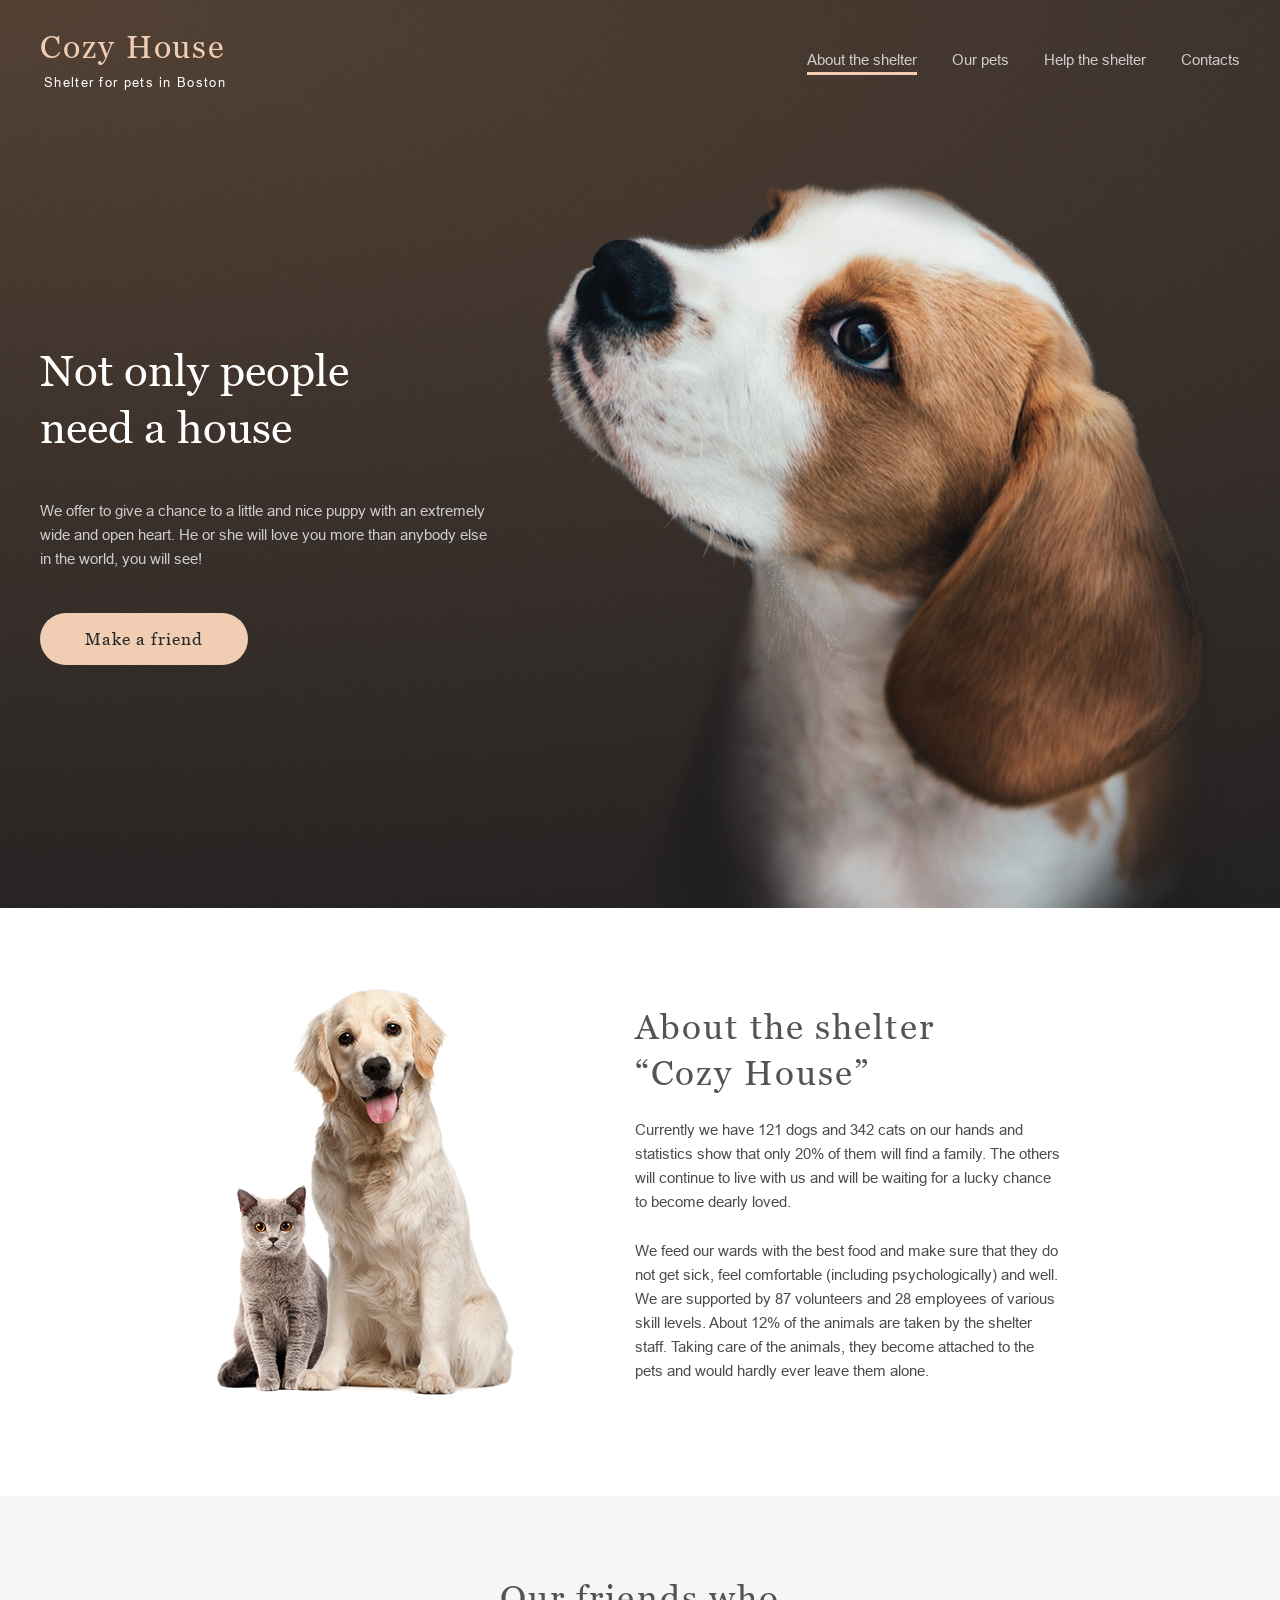
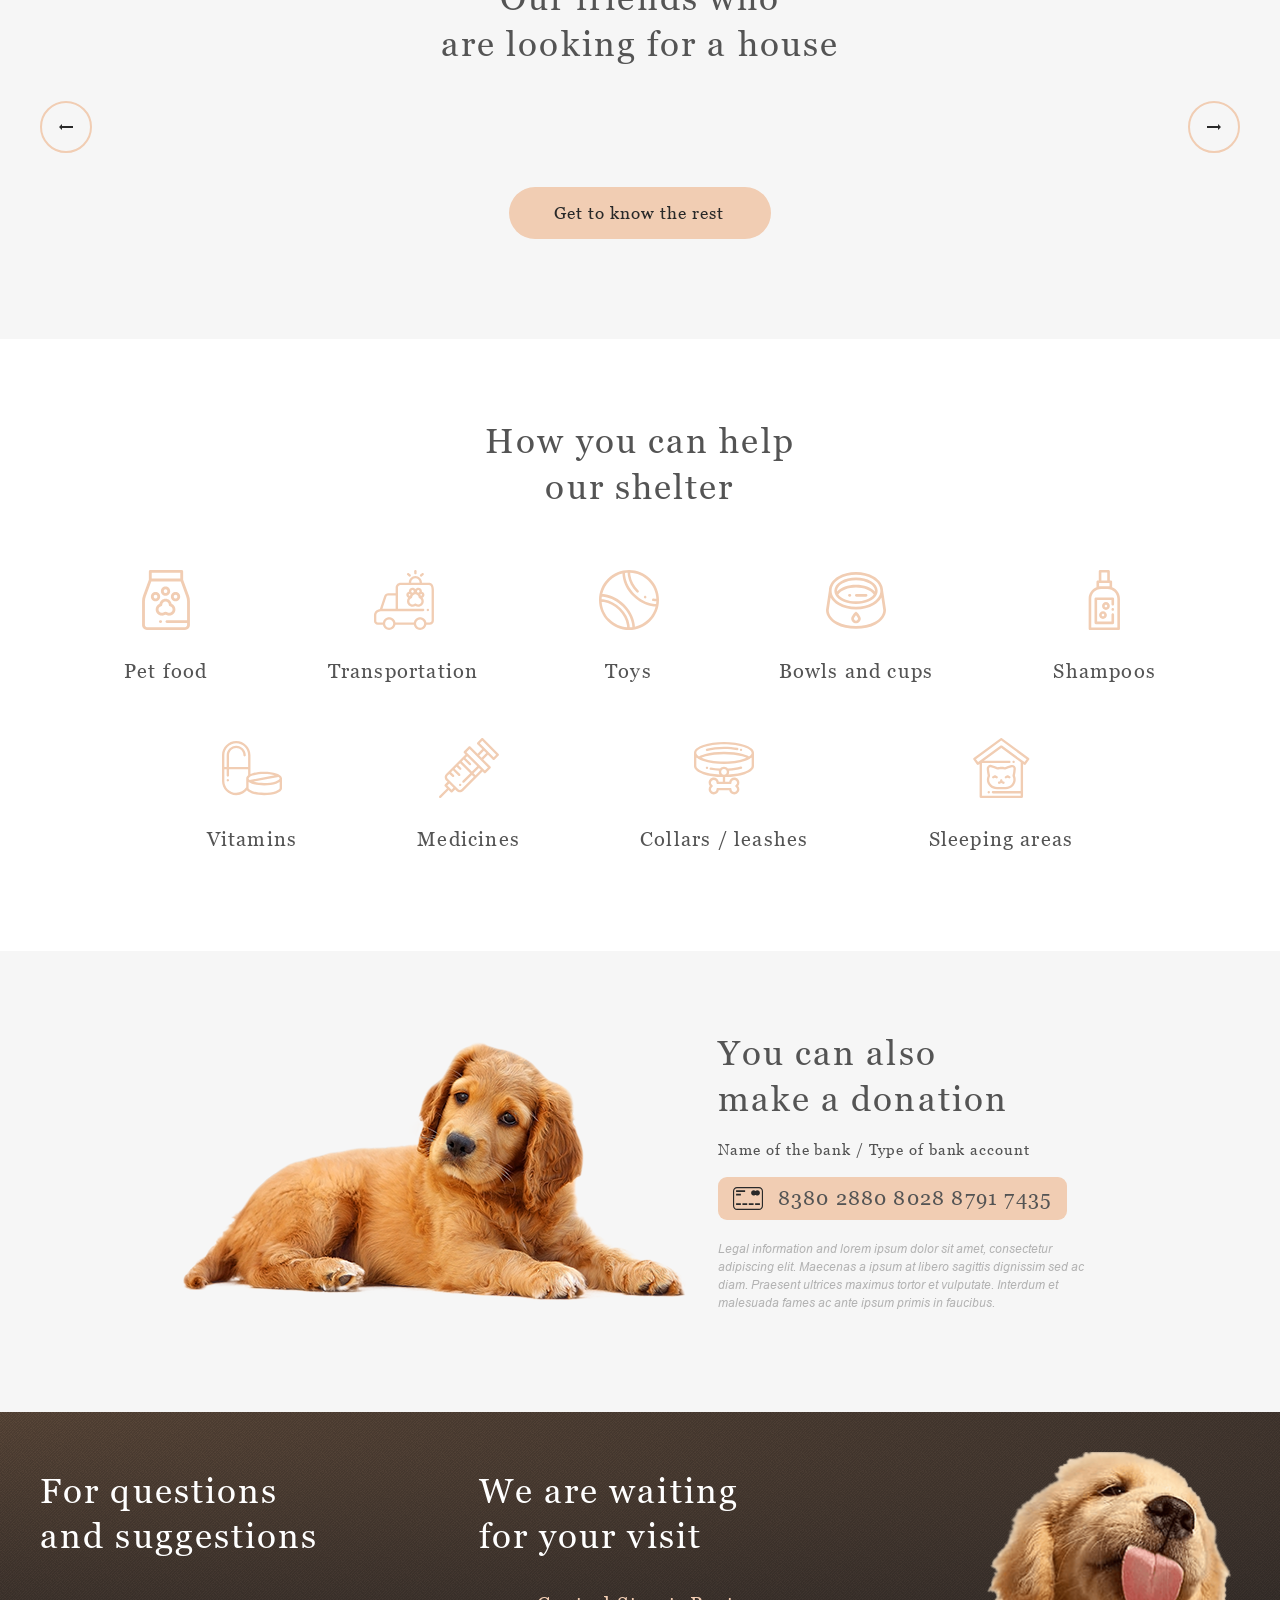
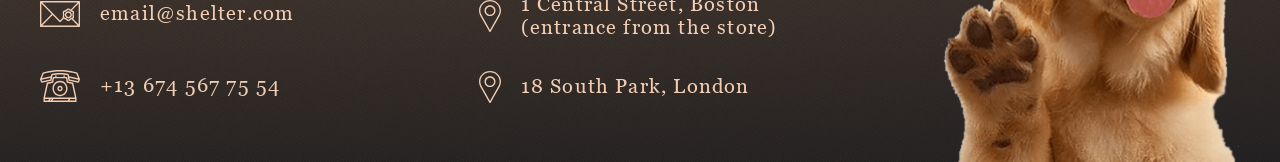
==== index.html @ 8ab0ea6e "feat: add burger-menu functionality" ====
<!DOCTYPE html>
<html lang="en">

<head>
    <meta charset="UTF-8">
    <meta name="viewport" content="width=device-width, initial-scale=1.0">
    <title>Cozy House | main page</title>
    <link rel="preload" href="fonts/ArialMT.woff2" as="font" type="font/woff2" crossorigin>
    <link rel="preload" href="fonts/Georgia.woff2" as="font" type="font/woff2" crossorigin>
    <link rel="stylesheet" href="css/style.css">
    <link rel="icon" type="image/x-icon" href="images/favicon.ico">
    <script src="./js/burger.js" defer></script>
</head>

<body>
    <header class="header">
        <div class="container">
            <div class="header__row">
                <a class="header__logo logo" href="#">
                    <div class="logo__title">
                        Cozy House
                    </div>
                    <div class="logo__desc">
                        Shelter for pets in Boston
                    </div>
                </a>
                <nav class="header__main-menu main-menu">
                    <div class="menu-overlay" data-js-menu-overlay></div>
                    <ul class="main-menu__list" data-js-menu__list>
                        <li class="main-menu__item"><a href="#" class="main-menu__link main-menu__link--current">About
                                the shelter</a></li>
                        <li class="main-menu__item"><a href="pets.html" class="main-menu__link">Our pets</a></li>
                        <li class="main-menu__item"><a href="#help" class="main-menu__link">Help the shelter</a></li>
                        <li class="main-menu__item"><a href="#contacts" class="main-menu__link">Contacts</a></li>
                    </ul>
                </nav>
                <button class="burger header__burger" data-js-header__burger>
                    <span class="burger__elem"></span>
                    <span class="burger__elem"></span>
                    <span class="burger__elem"></span>
                </button>
            </div>
        </div>
    </header>
    <main class="main">
        <div class="hero">
            <div class="container">
                <div class="hero__row">
                    <div class="hero__content">
                        <h1 class="hero__title">
                            Not only people need a house
                        </h1>
                        <div class="hero__desc">
                            We offer to give a chance to a little and nice puppy with an extremely wide and open heart.
                            He or she will love you more than anybody else in the world, you will see!
                        </div>
                        <a class="hero__button button button--background" href="#friends">
                            Make a friend
                        </a>
                    </div>
                    <div class="hero__image-container">
                        <img class="hero__image" src="images/hero-image.png" width="698" height="728" alt="">
                    </div>
                </div>
            </div>
        </div>
        <section class="about">
            <div class="container">
                <div class="about__row">
                    <div class="about__image-container">
                        <img class="about__image" src="images/about-pets.png" width="300" height="408" alt="">
                    </div>
                    <div class="about__content">
                        <h2 class="section-title about__section-title">
                            About the shelter “Cozy House”
                        </h2>
                        <p>
                            Currently we have 121 dogs and 342 cats on our hands and statistics show that only 20% of
                            them will find a family. The others will continue to live with us and will be waiting for a
                            lucky chance to become dearly loved.
                        </p>
                        <p>
                            We feed our wards with the best food and make sure that they do not get sick, feel
                            comfortable (including psychologically) and well. We are supported by 87 volunteers and 28
                            employees of various skill levels. About 12% of the animals are taken by the shelter staff.
                            Taking care of the animals, they become attached to the pets and would hardly ever leave
                            them alone.
                        </p>
                    </div>
                </div>
            </div>
        </section>
        <section class="friends friends--hero" id="friends">
            <div class="container">
                <h2 class="friends__section-title section-title section-title--big-margin">
                    Our friends who
                    are&nbsp;looking for a house
                </h2>
                <div class="friends__slider slider">
                    <div class="slider__arrow slider__arrow--left" id="btn-left">
                        <svg width="14" height="6" viewBox="0 0 14 6" fill="none" xmlns="http://www.w3.org/2000/svg">
                            <path d="M14 2V4H3V6L0 3L3 0V2H14Z" fill="#292929" />
                        </svg>
                    </div>


                    <div class="slider__window" id="window">
                        <div class="slider__track" id="track"></div>
                    </div>
                    <!-- <div class="slider__wrapper" id="track">
                        <div class="slider__item">
                            <a class="friends-item" href="#">
                                <div class="friends-item__image-container">
                                    <img src="images/pets-katrine.jpg" alt="">
                                </div>
                                <div class="friends-item__title">
                                    Katrine
                                </div>
                                <div class="friends-item__button button button--round">
                                    Learn more
                                </div>
                            </a>
                        </div>
                        <div class="slider__item">
                            <a class="friends-item" href="#">
                                <div class="friends-item__image-container">
                                    <img src="images/pets-jennifer.jpg" alt="">
                                </div>
                                <div class="friends-item__title">
                                    Jennifer
                                </div>
                                <div class="friends-item__button button button--round">
                                    Learn more
                                </div>
                            </a>
                        </div>
                        <div class="slider__item">
                            <a class="friends-item" href="#">
                                <div class="friends-item__image-container">
                                    <img src="images/pets-woody.jpg" alt="">
                                </div>
                                <div class="friends-item__title">
                                    Woody
                                </div>
                                <div class="friends-item__button button button--round">
                                    Learn more
                                </div>
                            </a>
                        </div>
                        <div class="slider__item">
                            <a class="friends-item" href="#">
                                <div class="friends-item__image-container">
                                    <img src="images/pets/4.jpg" alt="">
                                </div>
                                <div class="friends-item__title">
                                    Sophia
                                </div>
                                <div class="friends-item__button button button--round">
                                    Learn more
                                </div>
                            </a>
                        </div>
                        <div class="slider__item">
                            <a class="friends-item" href="#">
                                <div class="friends-item__image-container">
                                    <img src="images/pets/pets-timmy.png" alt="">
                                </div>
                                <div class="friends-item__title">
                                    Timmy
                                </div>
                                <div class="friends-item__button button button--round">
                                    Learn more
                                </div>
                            </a>
                        </div>

                    </div> -->
                    <div class="slider__arrow slider__arrow--right" id="btn-right">
                        <svg width="14" height="6" viewBox="0 0 14 6" fill="none" xmlns="http://www.w3.org/2000/svg">
                            <path d="M0 4V2L11 2V0L14 3L11 6V4L0 4Z" fill="#292929" />
                        </svg>
                    </div>
                </div>
                <a class="friends__button button button--background" href="pets.html">
                    Get to know the rest
                </a>
            </div>
        </section>
        <section class="help" id="help">
            <div class="container">
                <h2 class="help__section-title section-title section-title--big-margin">
                    How you can help
                    our shelter
                </h2>
                <div class="help__row">
                    <div class="help__col">
                        <div class="help-item">
                            <div class="help-item__icon">
                                <img src="images/help/1.svg" alt="">
                            </div>
                            <div class="help-item__name">
                                Pet food
                            </div>
                        </div>
                    </div>
                    <div class="help__col">
                        <div class="help-item">
                            <div class="help-item__icon">
                                <img src="images/help/2.svg" alt="">
                            </div>
                            <div class="help-item__name">
                                Transportation
                            </div>
                        </div>
                    </div>

                    <div class="help__col">
                        <div class="help-item">
                            <div class="help-item__icon">
                                <img src="images/help/3.svg" alt="">
                            </div>
                            <div class="help-item__name">
                                Toys
                            </div>
                        </div>
                    </div>
                    <div class="help__col">
                        <div class="help-item">
                            <div class="help-item__icon">
                                <img src="images/help/4.svg" alt="">
                            </div>
                            <div class="help-item__name">
                                Bowls and cups
                            </div>
                        </div>
                    </div>
                    <div class="help__col">
                        <div class="help-item">
                            <div class="help-item__icon">
                                <img src="images/help/5.svg" alt="">
                            </div>
                            <div class="help-item__name">
                                Shampoos
                            </div>
                        </div>
                    </div>
                    <div class="help__col">
                        <div class="help-item">
                            <div class="help-item__icon">
                                <img src="images/help/6.svg" alt="">
                            </div>
                            <div class="help-item__name">
                                Vitamins
                            </div>
                        </div>
                    </div>
                    <div class="help__col">
                        <div class="help-item">
                            <div class="help-item__icon">
                                <img src="images/help/7.svg" alt="">
                            </div>
                            <div class="help-item__name">
                                Medicines
                            </div>
                        </div>
                    </div>
                    <div class="help__col">
                        <div class="help-item">
                            <div class="help-item__icon">
                                <img src="images/help/8.svg" alt="">
                            </div>
                            <div class="help-item__name">
                                Collars / leashes
                            </div>
                        </div>
                    </div>
                    <div class="help__col">
                        <div class="help-item">
                            <div class="help-item__icon">
                                <img src="images/help/9.svg" alt="">
                            </div>
                            <div class="help-item__name">
                                Sleeping areas
                            </div>
                        </div>
                    </div>
                </div>
            </div>
        </section>
        <section class="dontaion">
            <div class="container">
                <div class="dontaion__row">
                    <div class="donation__image-container">
                        <img class="dontaion__image" src="images/donation-dog.png" alt="">
                    </div>
                    <div class="dontaion__content">
                        <h2 class="dontaion__section-title section-title">
                            You can also make a donation
                        </h2>
                        <p class="donation__subtitle">
                            Name of the bank / Type of bank account
                        </p>
                        <a class="donation__credit-card cradit-card" href="#">
                            <img class="cradit-card__img" src="images/credit-card.svg" alt="">
                            8380 2880 8028 8791 7435
                        </a>
                        <div class="donation__desc">
                            Legal information and lorem ipsum dolor sit amet, consectetur adipiscing elit. Maecenas a
                            ipsum at libero sagittis dignissim sed ac diam. Praesent ultrices maximus tortor et
                            vulputate. Interdum et malesuada fames ac ante ipsum primis in faucibus.
                        </div>
                    </div>
                </div>

            </div>
        </section>
    </main>
    <footer class="footer" id="contacts">
        <div class="container">
            <div class="footer__row">
                <div class="footer__col footer__col--links">
                    <h2 class="footer__section-title footer__section-title--big section-title">
                        For questions and suggestions
                    </h2>
                    <ul class="footer__contacts">
                        <li class="footer__list-item">
                            <a class="footer__item footer__item--center" href="mailto:email@shelter.com">
                                <img src="images/icon-email.svg" alt="">
                                email@shelter.com
                            </a>
                        </li>
                        <li class="footer__list-item">
                            <a class="footer__item footer__item--center" href="tel:+136745677554">
                                <img src="images/icon-phone.svg" alt="">
                                +13 674 567 75 54
                            </a>
                        </li>
                    </ul>
                </div>
                <div class="footer__col footer__col--adress">
                    <h2 class="footer__section-title section-title">
                        We are waiting for your visit
                    </h2>
                    <ul class="footer__contacts">
                        <li class="footer__list-item">
                            <a class="footer__item footer__item--center"
                                href="https://maps.app.goo.gl/FoFPzvUxAFWKKioE9" target="_blank">
                                <img src="images/icon-marker.svg" alt="">
                                1 Central Street, Boston (entrance from the store)
                            </a>
                        </li>
                        <li class="footer__list-item">
                            <a class="footer__item footer__item--center"
                                href="https://maps.app.goo.gl/FoFPzvUxAFWKKioE9" target="_blank">
                                <img src="images/icon-marker.svg" alt="">
                                18 South Park, London
                            </a>
                        </li>
                    </ul>
                </div>
                <div class="footer__col">
                    <img src="images/footer-puppy.png" alt="">
                </div>
            </div>
        </div>
    </footer>
</body>

</html>
---- css/style.css ----
:root {
	--color-light-xl: #fff;
	--color-light-l: #f6f6f6;
	--color-light-s: #fafafa;
	--color-dark-s: #cdcdcd;
	--color-dark-m: #b2b2b2;
	--color-dark-l: #545454;
	--color-dark-xl: #4c4c4c;
	--color-dark-2xl: #444;
	--color-dark-3xl: #292929;
	--color-primary: #f1cdb3;
	--color-primary-light: #fddcc4;
	--start-screen-gradient-background: #211f20;
	--footer-gradient-background: #211f20;
	--font-family: "Georgia", sans-serif;
	--second-family: "Arial", sans-serif;
}

@font-face {
	font-family: 'Georgia';
	src: url('../fonts/Georgia-Italic.woff2') format('woff2');
	font-weight: normal;
	font-style: italic;
	font-display: swap;
}

@font-face {
	font-family: 'Arial';
	src: url('../fonts/ArialMT.woff2') format('woff2');
	font-weight: normal;
	font-style: normal;
	font-display: swap;
}

@font-face {
	font-family: 'Arial';
	src: url('../fonts/Arial-ItalicMT.woff2') format('woff2');
	font-weight: normal;
	font-style: italic;
	font-display: swap;
}

@font-face {
	font-family: 'Georgia';
	src: url('../fonts/Georgia.woff2') format('woff2');
	font-weight: normal;
	font-style: normal;
	font-display: swap;
}


html {
	scroll-behavior: smooth;
	height: 100%;
}

body {
	display: flex;
	flex-direction: column;
	height: 100%;
	margin: 0;
	padding: 0;
	font-family: var(--font-family);
	color: var(--color-dark-l);
	background: var(--color-light-l);
}

.main {
	flex: 1 0 auto;
}

.footer {
	flex: 0 0 auto;
}

.container {
	max-width: 1200px;
	padding: 0 15px;
	margin: 0 auto;
}

.burger {
	background-color: transparent;
	padding: 0;
	border: none;
	cursor: pointer;
}

.button {
	display: inline-flex;
	box-sizing: border-box;
	font-family: var(--font-family);
	font-weight: 400;
	font-size: 17px;
	line-height: 130%;
	color: var(--color-dark-3xl);
	letter-spacing: 0.06em;
	text-decoration: none;
	border-radius: 100px;
	transition: 0.3s;
}

.button--background {
	padding: 15px 45px;
	background: var(--color-primary);
}

.button--background:hover {
	background: var(--color-primary-light)
}

.button--round {
	padding: 13px 43px;
	border: 2px solid var(--color-primary);
}

.section-title {
	font-family: var(--font-family);
	font-weight: 400;
	font-size: 35px;
	line-height: 130%;
	letter-spacing: 0.06em;
	color: var(--color-dark-l);
	margin: 0;
}

.section-title--big-margin {
	margin-bottom: 60px;
}

.header {
	position: absolute;
	top: 0;
	left: 0;
	z-index: 10;
	width: 100%;
	padding: 30px 0;
}

.header--inside {
	position: relative;
}

.header--white {
	background: var(--color-light-xl);
}

.header--white .logo__title {
	color: var(--color-dark-l);
}

.header--white .logo__desc {
	color: var(--color-dark-3xl);
}

.header--white .main-menu__link {
	color: var(--color-dark-l);
}

.header--white .main-menu__list.active .main-menu__link {
	color: var(--color-dark-s);
}

.header--white .main-menu__link:not(.main-menu__link--current):hover {
	color: var(--color-dark-3xl);
}

.header--white .main-menu__list.active .main-menu__link:not(.main-menu__link--current):hover {
	color: var(--color-light-xl);
}

.header--white .burger__elem {
	background-color: #000000;
}

.header--white .burger.active .burger__elem{
	background-color: #ffffff;
}

.header__row {
	display: flex;
	justify-content: space-between;
	align-items: center;
}

.logo {
	text-decoration: none;
}

.logo__title {
	font-family: var(--font-family);
	font-weight: 400;
	font-size: 32px;
	line-height: 110%;
	letter-spacing: 0.06em;
	color: var(--color-primary);
}

.logo__desc {
	margin-top: 10px;
	margin-left: 4px;
	font-family: var(--second-family);
	font-weight: 400;
	font-size: 13px;
	letter-spacing: 0.1em;
	color: var(--color-light-xl);
}

.main-menu__list {
	padding: 0;
	margin: 0;
	display: flex;
	gap: 35px;
	list-style: none;
}

.main-menu__link {
	position: relative;
	display: block;
	font-family: var(--second-family);
	font-weight: 400;
	font-size: 15px;
	line-height: 160%;
	color: var(--color-dark-s);
	text-decoration: none;
	transition: 0.3s;
}

.main-menu__link:after {
	content: '';
	position: absolute;
	top: 100%;
	left: 0;
	width: 0;
	height: 3px;
	background: var(--color-primary);
	transition: 0.3s;
}

.main-menu__link--current {
	cursor: inherit;
}

.main-menu__link.main-menu__link--current:after {
	width: 100%;
}

.main-menu__link:not(.main-menu__link--current):active,
.main-menu__link:not(.main-menu__link--current):hover {
	color: var(--color-light-s);
}


.main-menu__link:not(.main-menu__link--current):active:after {
	width: 100%;
}

.hero {
	position: relative;
	padding-top: 180px;
	background: var(--start-screen-gradient-background) radial-gradient(237.5% 111.8% at 0% 0%, rgb(91, 72, 58) 0%, rgb(38, 36, 37) 100%);
	background-size: cover;
}

.hero::before {
	content: '';
	position: absolute;
	top: 0;
	height: 100%;
	width: 100%;
	background-image: url(../images/noise_transparent.png);
}

.hero__row {
	position: relative;
	display: flex;
	align-items: flex-end;
	justify-content: space-between;
}

.hero__content {
	align-self: center;
	flex-shrink: 0;
	padding-bottom: 80px;
}

.hero__title {
	margin: 0;
	max-width: 310px;
	font-weight: 400;
	font-size: 44px;
	line-height: 130%;
	color: var(--color-light-xl);
}

.hero__desc {
	margin: 42px 0;
	font-family: var(--second-family);
	font-weight: 400;
	font-size: 15px;
	line-height: 160%;
	color: var(--color-dark-s);
	max-width: 460px;
}

.hero__image {
	display: block;
	max-width: 100%;
	height: auto;
}

.about {
	padding: 80px 0 96px;
	background: var(--color-light-xl);
}

.about__row {
	display: flex;
	align-items: center;
	justify-content: center;
	gap: 120px;
}

.about__content {
	max-width: 430px;
}

.about__section-title {
	max-width: 370px;
	margin-bottom: 22px;
}

.about__content p {
	font-family: var(--second-family);
	font-weight: 400;
	font-size: 15px;
	line-height: 160%;
	color: var(--color-dark-xl);
	margin: 0;
}

.about__content p+p {
	margin-top: 25px;
}

.friends {
	padding: 80px 0 100px;
}

.friends__grid {
	display: grid;
	grid-template-columns: repeat(4, 1fr);
	gap: 30px 40px;
}

.friends__section-title {
	max-width: 430px;
	margin-left: auto;
	margin-right: auto;
	text-align: center;
}

.friends__pagination {
	margin-top: 60px;
}

.pagination__list {
	display: flex;
	align-items: center;
	justify-content: center;
	gap: 20px;
	list-style: none;
	padding: 0;
	margin: 0;
	list-style: none;

}

.pagination__link {
	display: flex;
	align-items: center;
	justify-content: center;
	height: 52px;
	width: 52px;
	box-sizing: border-box;
	border: 2px solid var(--color-primary);
	border-radius: 100px;
	padding-bottom: 3px;
	font-size: 20px;
	line-height: 1;
	/* letter-spacing: 0.06em; */
	text-align: center;
	color: var(--color-dark-3xl);
	text-decoration: none;
	transition: 0.4s;
}

.pagination__link:not(.pagination__link--disable):not(.pagination__link--current):hover {
	background: var(--color-primary-light);
	border-color: var(--color-primary-light);
}

.pagination__link:not(.pagination__link--disable):not(.pagination__link--current):active,
.pagination__link--current {
	background: var(--color-primary);
	border-color: var(--color-primary);
}

.pagination__link--disable {
	color: var(--color-dark-s);
	border-color: var(--color-dark-s);
	cursor: no-drop;
}

.slider {
  position: relative;
  width: 100%;
  max-width: 1200px;
  margin: 0 auto;
  padding: 0 105px;
  box-sizing: border-box;
}

.slider__window {
  overflow: hidden;
  width: 100%;
}

.slider__track {
  display: flex;
  will-change: transform;
  transform: translateX(0);
}

.slider__page {
  flex: 0 0 100%;
  display: flex;
  justify-content: center; /* чтобы при 1 карточке было красиво */
  gap: 90px;
  box-sizing: border-box;
}

.slider__item {
  flex: 0 0 270px;
}

.slider__arrow {
	position: absolute;
	top: 50%;
	transform: translateY(-50%);
	display: flex;
	align-items: center;
	justify-content: center;
	height: 52px;
	width: 52px;
	box-sizing: border-box;
	border-radius: 100px;
	border: 2px solid var(--color-primary);
	cursor: pointer;
	transition: 0.3s;
}

.slider__arrow:hover {
	background-color: var(--color-primary-light);
	border-color: var(--color-primary-light);
}

.slider__arrow--left {
	left: 0;
}

.slider__arrow--right {
	right: 0;
}

.friends__button {
	display: block;
	max-width: 262px;
	margin: 60px auto 0;
}

.friends-item {
	display: flex;
	flex-direction: column;
	align-items: center;
	gap: 30px;
	padding-bottom: 30px;
	text-decoration: none;
	background: var(--color-light-s);
	border-radius: 9px;
	transition: 0.3s;
}

.friends-item:hover {
	background-color: #ffffff;
	box-shadow: 0 2px 35px 14px rgba(13, 13, 13, 0.04);
}

.friends-item:hover .friends-item__button {
	background: var(--color-primary-light);
	border-color: var(--color-primary-light);
}

.friends-item__image-container {
	position: relative;
	overflow: hidden;
	height: 270px;
	border-radius: 9px 9px 0 0;
}

.friends-item__image-container img {
	height: 100%;
	width: 100%;
	object-fit: contain;
	object-position: center;
}

.friends-item__title {
	font-family: var(--font-family);
	font-weight: 400;
	font-size: 20px;
	letter-spacing: 0.06em;
	text-align: center;
	color: var(--color-dark-l);
	text-decoration: none;
}

.help {
	padding: 80px 0 100px;
	background: var(--color-light-xl);
}

.help__section-title {
	max-width: 310px;
	margin-left: auto;
	margin-right: auto;
	text-align: center;
}

.help__row {
	display: flex;
	flex-wrap: wrap;
	gap: 55px 120px;
	justify-content: center;
}


.help-item {
	display: flex;
	flex-direction: column;
	align-items: center;
	gap: 30px;
}

.help-item__icon {
	height: 60px;
	display: flex;
	align-items: flex-end;
	justify-content: center;
}

.help-item__icon img {
	max-width: 100%;
	max-height: 60px;
}

.help-item__name {
	font-family: var(--font-family);
	font-weight: 400;
	font-size: 20px;
	line-height: 115%;
	letter-spacing: 0.06em;
	text-align: center;
	color: var(--color-dark-l);
}

.dontaion {
	padding: 80px 0 100px;
	background: var(--color-light-l);
}

.dontaion__row {
	display: flex;
	justify-content: center;
	align-items: center;
	gap: 30px;
}

.dontaion__content {
	max-width: 380px;
}

.dontaion__section-title {
	max-width: 300px;
}

.donation__subtitle {
	margin: 20px 0 18px;
	font-family: var(--font-family);
	font-weight: 400;
	font-size: 15px;
	line-height: 110%;
	letter-spacing: 0.06em;
	color: var(--color-dark-l);
}

.donation__image-container {
	padding-top: 4px;
}

.cradit-card {
	display: flex;
	align-items: center;
	padding: 10px 10px 10px 15px;
	box-sizing: border-box;
	max-width: 349px;
	font-family: var(--font-family);
	font-weight: 400;
	font-size: 20px;
	line-height: 115%;
	letter-spacing: 0.06em;
	color: var(--color-dark-l);
	text-decoration: none;
	border-radius: 9px;
	background: var(--color-primary);
	transition: 0.4s;
}

.cradit-card:hover {
	opacity: .8;
}

.cradit-card__img {
	margin-right: 15px;
}

.donation__desc {
	margin-top: 20px;
	font-family: var(--second-family);
	font-style: italic;
	font-weight: 400;
	font-size: 12px;
	line-height: 150%;
	color: var(--color-dark-m);
}


.footer {
	position: relative;
	padding: 40px 0 0 0;
	/* background:  radial-gradient(549.89% 73.65% at 5.73% 50%, rgb(81, 61, 47) 0%, rgb(26, 26, 28) 100%) var(--start-screen-gradient-background); */
	background: var(--start-screen-gradient-background) radial-gradient(237.5% 111.8% at 0% 0%, rgb(91, 72, 58) 0%, rgb(38, 36, 37) 100%);
}

.footer::before {
	content: '';
	position: absolute;
	top: 0;
	left: 0;
	height: 100%;
	width: 100%;
	background: url(../images/noise_transparent.png);
}

.footer__row {
	position: relative;
	display: flex;
	align-items: flex-start;
	justify-content: space-between;
}

.footer__section-title {
	margin-bottom: 33px;
	color: var(--color-light-xl);
}

.footer__section-title--big {
	margin-bottom: 38px;
}

.footer__contacts {
	padding: 0;
	margin: 0;
	list-style: none;
}

.footer__col--links {
	max-width: 279px;
}

.footer__col--adress {
	max-width: 302px;
}

.footer__col--adress .footer__list-item+.footer__list-item {
	margin-top: 32px;
}

.footer__col>img {
	display: block;
}

.footer__col:not(:last-child) {
	padding-top: 17px;
}

.footer__item {
	display: flex;
	align-items: flex-start;
	font-weight: 400;
	font-size: 20px;
	line-height: 115%;
	letter-spacing: 0.06em;
	color: var(--color-primary);
	text-decoration: none;
	transition: .4s;
}

.footer__item:hover {
	opacity: 0.8;
}

.footer__item--center {
	align-items: center;
}

.footer__item img {
	margin-right: 20px;
	flex-shrink: 0;
}

.footer__list-item+.footer__list-item {
	margin-top: 40px;
}

.burger {
	display: none;
}

@media (max-width:1100px) {

	.slider__wrapper {
		gap: 50px;
	}

	.friends__grid {
		grid-template-columns: repeat(3, 1fr);
	}
}

@media (max-width:991px) {


	.container {
		padding: 0 30px;
	}

	.hero {
		padding-top: 149px;
	}

	.hero__row {
		flex-direction: column;
	}

	.hero__content {
		display: flex;
		flex-direction: column;
		padding-bottom: 100px;
	}

	.hero__desc {
		max-width: clamp(300px, 60vw, 800px);
	}

	.hero__image {
		max-width: 569px;
		width: 100%;
	}

	.hero__button {
		margin: 0 auto;
	}

	.about__row {
		flex-direction: column-reverse;
		gap: 80px;
	}

	.about__section-title {
		margin-bottom: 24px;
	}

	.slider {
		padding: 0 64px;
	}

	.slider__item {
		width: 100%;
	}

	.slider__wrapper {
		gap: 40px;
	}

	.slider__item:nth-child(3) {
		display: none;
	}

	.help {
		padding: 80px 0 99px;
	}

	.help__row {
		display: grid;
		grid-template-columns: repeat(3, 1fr);
		gap: 55px 0;
		padding: 0 10px;
		box-sizing: border-box;
	}

	.help__col {
		padding: 0 15px;
		box-sizing: border-box;
	}


	.dontaion__row {
		flex-direction: column-reverse;
		gap: 60px;
	}

	.donation__image-container {
		padding-top: 0;
	}

	.donation__image-container img {
		display: block;
		margin-left: -2px;
	}

	.donation__subtitle {
		margin: 20px 0 19px;
	}

	.footer {
		padding: 31px 0 0 0;
	}

	.footer__col:not(:last-child) {
		padding-top: 0;
	}

	.footer__row {
		flex-wrap: wrap;
		justify-content: center;
		gap: 64px 60px;
	}

	.friends {
		padding: 80px 0 78px;
	}

	.friends--hero {
		padding: 80px 0 100px;
	}

	.friends__section-title {
		margin-bottom: 30px;
	}

	.friends--hero .friends__section-title {
		margin-bottom: 60px;
	}

	.friends__grid {
		grid-template-columns: repeat(2, 1fr);
		padding: 0 64px;
	}

	.friends__grid .friends-item:nth-child(n + 7) {
		display: none;
	}

	.friends__pagination {
		margin-top: 40px;
	}
	
	.slider__page {
		gap: 40px;
	}
}

@media (max-width:767px) {

	.container {
		padding: 0 15px;
	}

	.header .container {
		padding: 0 20px;
	}

	.burger {
		position: relative;
		z-index: 2000;
		display: flex;
		flex-direction: column;
		justify-content: space-between;
		width: 30px;
		height: 22px;
		background: none;
		border: none;
		cursor: pointer;
		padding: 0;
	}

	.burger__elem {
		width: 100%;
		height: 2px;
		background-color: var(--color-primary);
		transition: transform 0.3s ease, opacity 0.3s ease, color 0.3s ease, top 0.3s ease, bottom 0.3s ease;
		position: relative;
	}

	.burger.active .burger__elem:nth-child(1) {
		top: 10px;
		transform: rotate(45deg);
	}

	.burger.active .burger__elem:nth-child(2) {
		opacity: 0;
		transform: scaleX(0);
	}

	.burger.active .burger__elem:nth-child(3) {
		bottom: 10px;
		transform: rotate(-45deg);
	}

	.main-menu__list {
		position: fixed;
		top: 0;
		right: -320px;
		box-sizing: border-box;
		width: 320px;
		height: 100vh;
		flex-direction: column;
		gap: 25px;
		padding: 80px 30px 30px;
		margin: 0;
		background: #151111;
		transition: right 0.3s ease-in-out;
		z-index: 1000;
	}

	.main-menu__list.active {
		right: 0;
	}

	.main-menu__link {
		display: block;
		padding: 10px 20px;
		padding-left: 0;
		color: #333333;
		text-decoration: none;
		transition: all 0.2s ease;
		color: var(--color-dark-s);
	}

	.menu-overlay {
		position: fixed;
		top: 0;
		left: 0;
		width: 100%;
		height: 100%;
		background: rgba(0, 0, 0, 0.5);
		opacity: 0;
		visibility: hidden;
		transition: all 0.3s ease;
		z-index: 999;
	}

	.menu-overlay.active {
		opacity: 1;
		visibility: visible;
	}

	.hero .container {
		padding: 0 14px;
	}

	.hero__content {
		text-align: center;
	}

	.hero__title {
		max-width: 255px;
		margin: 0 auto;
		font-size: 25px;
		line-height: 130%;
		letter-spacing: 0.06em;
	}

	.hero__desc {

		font-size: 15px;
		line-height: 160%;
	}

	.about {
		padding: 42px 0 38px;
	}

	.about .container {
		padding: 0 25px;
	}

	.about__row {
		gap: 41px;
	}

	.about__content p+p {
		margin-top: 22px;
	}


	.about__image {
		height: auto;
		max-width: 100%;
	}

	.section-title {
		font-size: 25px;
		line-height: 130%;
		letter-spacing: 0.06em;
		text-align: center;
	}


	.section-title--big-margin {
		margin-bottom: 41px;
	}

	.about__content p {
		text-align: justify;
	}

	.friends {
		padding: 42px 0 43px;
	}

	.slider {
		padding: 0 10px 72px;
	}

	.slider__item:nth-child(2) {
		display: none;
	}

	.slider__arrow {
		top: auto;
		bottom: 0;
	}

	.slider__arrow--right {
		transform: translateX(92px);
		right: 50%;
	}

	.slider__arrow--left {
		transform: translateX(-92px);
		left: 50%;
	}

	.friends__button {
		margin-top: 42px;
	}

	.help {
		padding: 42px 0 39px;
	}

	.help__row {
		grid-template-columns: repeat(2, 1fr);
		gap: 30px;
		padding: 0;
	}

	.help__section-title {
		max-width: 230px;
	}

	.help__col {
		padding: 0;
	}

	.help-item {
		gap: 21px;
	}

	.help-item__icon {
		height: 50px;
	}

	.help-item__icon img {
		max-height: 50px;
	}

	.help-item__name {
		font-size: 15px;
		line-height: 110%;
		letter-spacing: 0.06em;
	}



	.donation__image-container img {
		max-width: 100%;
	}

	.dontaion {
		padding: 42px 0;
	}

	.donation .container {
		padding: 0 19px;
	}

	.dontaion__section-title {
		max-width: 220px;
		margin: 0 auto;
	}

	.donation__subtitle {
		font-weight: 400;
		font-size: 15px;
		line-height: 160%;
		text-align: center;
		letter-spacing: 0;
	}

	.dontaion__content {
		display: flex;
		flex-direction: column;
	}

	.cradit-card {
		font-size: 15px;
		line-height: 110%;
		align-self: flex-start;
	}

	.dontaion .container {
		padding: 0 20px;
	}

	.dontaion__row {
		gap: 43px;
	}

	.donation__desc {
		text-align: justify;
	}

	.footer__item {
		justify-content: center;
	}

	.footer__row {
		gap: 40px;
	}

	.footer__section-title {
		margin-bottom: 38px;
	}

	.footer__col--adress .footer__contacts {
		margin: 0 -5px;
	}

	.footer__col--adress .footer__item {
		justify-content: flex-start;
	}

	.footer__col--adress .footer__list-item+.footer__list-item {
		margin-top: 40px;
	}

	.footer__col>img {
		max-width: 260px;
	}

	.friends__grid {
		padding: 0 9px;
		grid-template-columns: 1fr 1fr;
	}

	.friends__pagination {
		margin-top: 44px;
	}

	.pagination__list {
		gap: 10px;
	}

	.about__section-title {
		max-width: 300px;
		margin: 0 auto 24px;
	}

	.friends--hero .friends__section-title {
		margin-bottom: 42px;
	}
}

@media (max-width:650px) {
	.footer__row {
		flex-direction: column;
		align-items: center;
	}

}

@media (max-width:568px) {

	.friends__grid {
		grid-template-columns: 1fr;
	}

	.friends__grid .friends-item:nth-child(n + 4) {
		display: none;
	}

	.hero__image {
		max-width: 260px;
	}

	.hero__content {
		padding-bottom: 106px;
	}

	.hero__image-container {
		margin-right: -4px;
	}

	.about__image {
		max-width: 260px;
	}

	.donation__image-container img {
		max-width: 260px;
		margin-right: 0;
	}

}
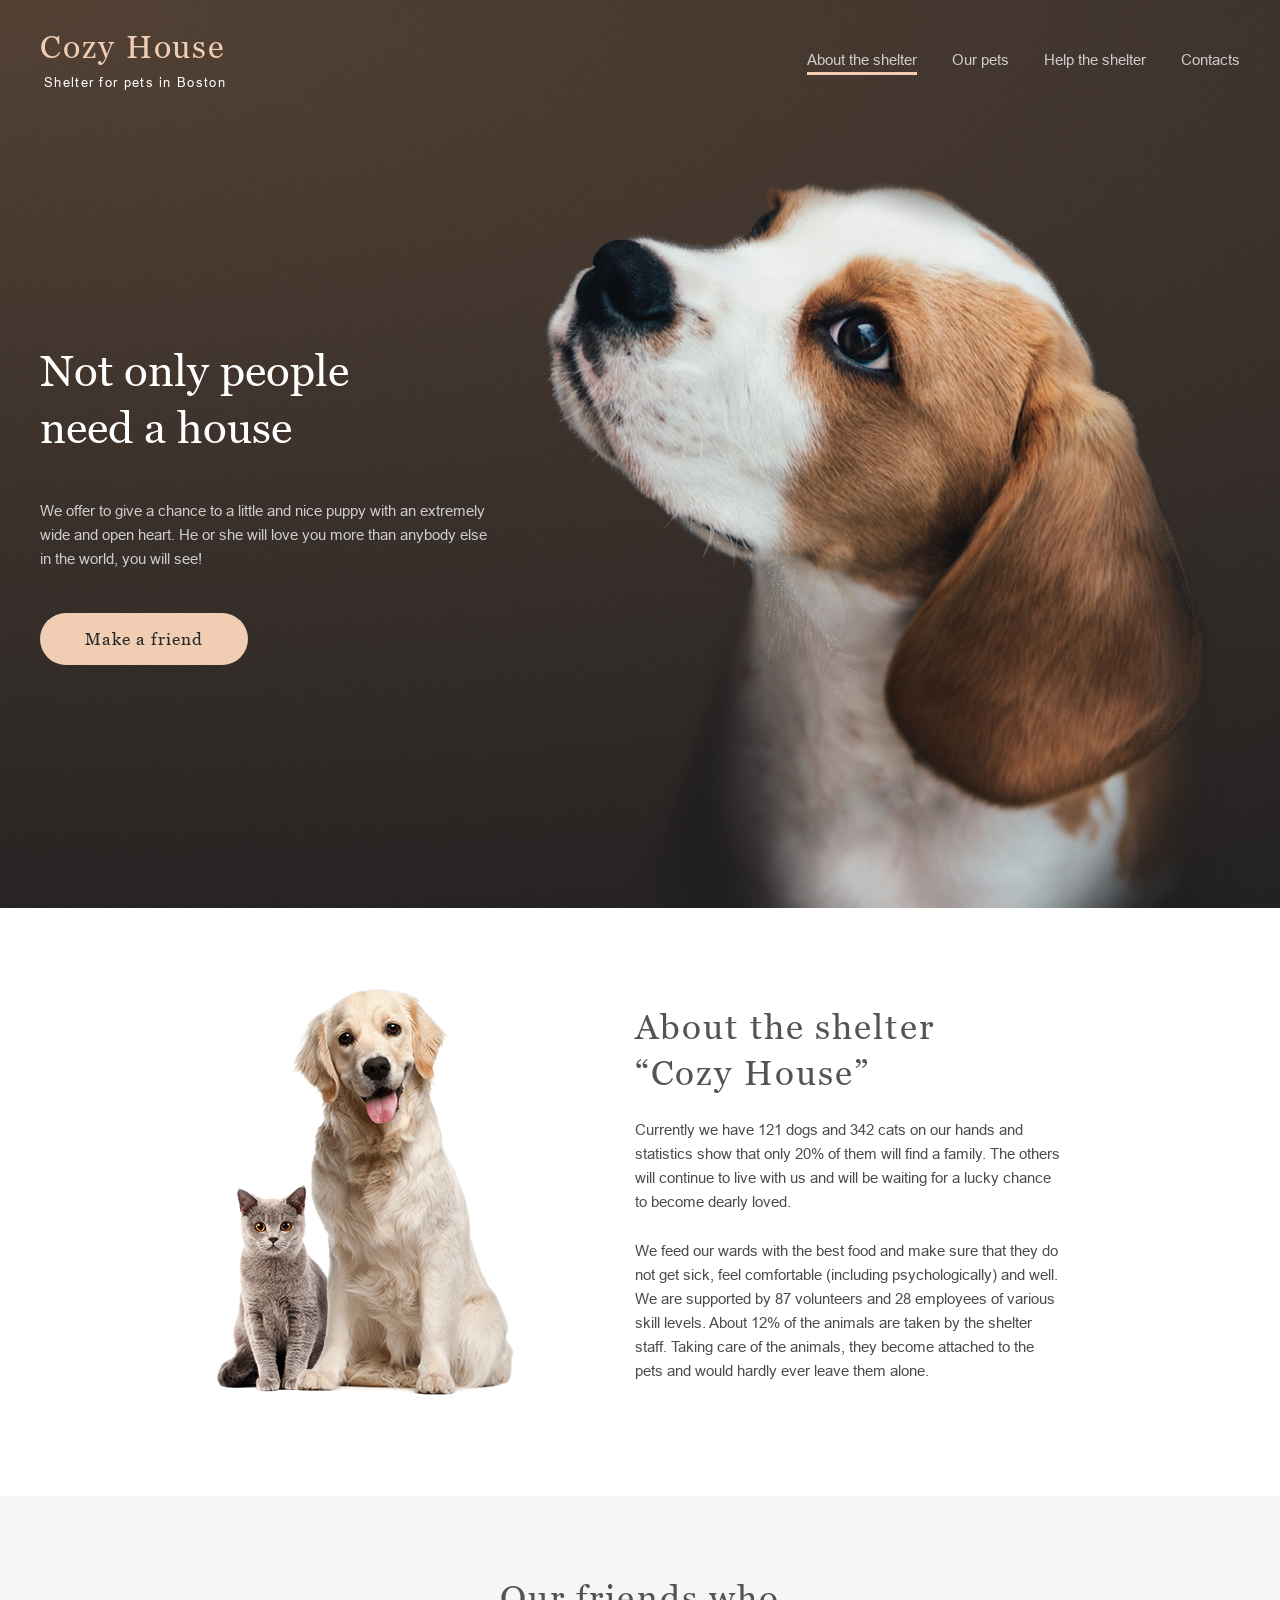
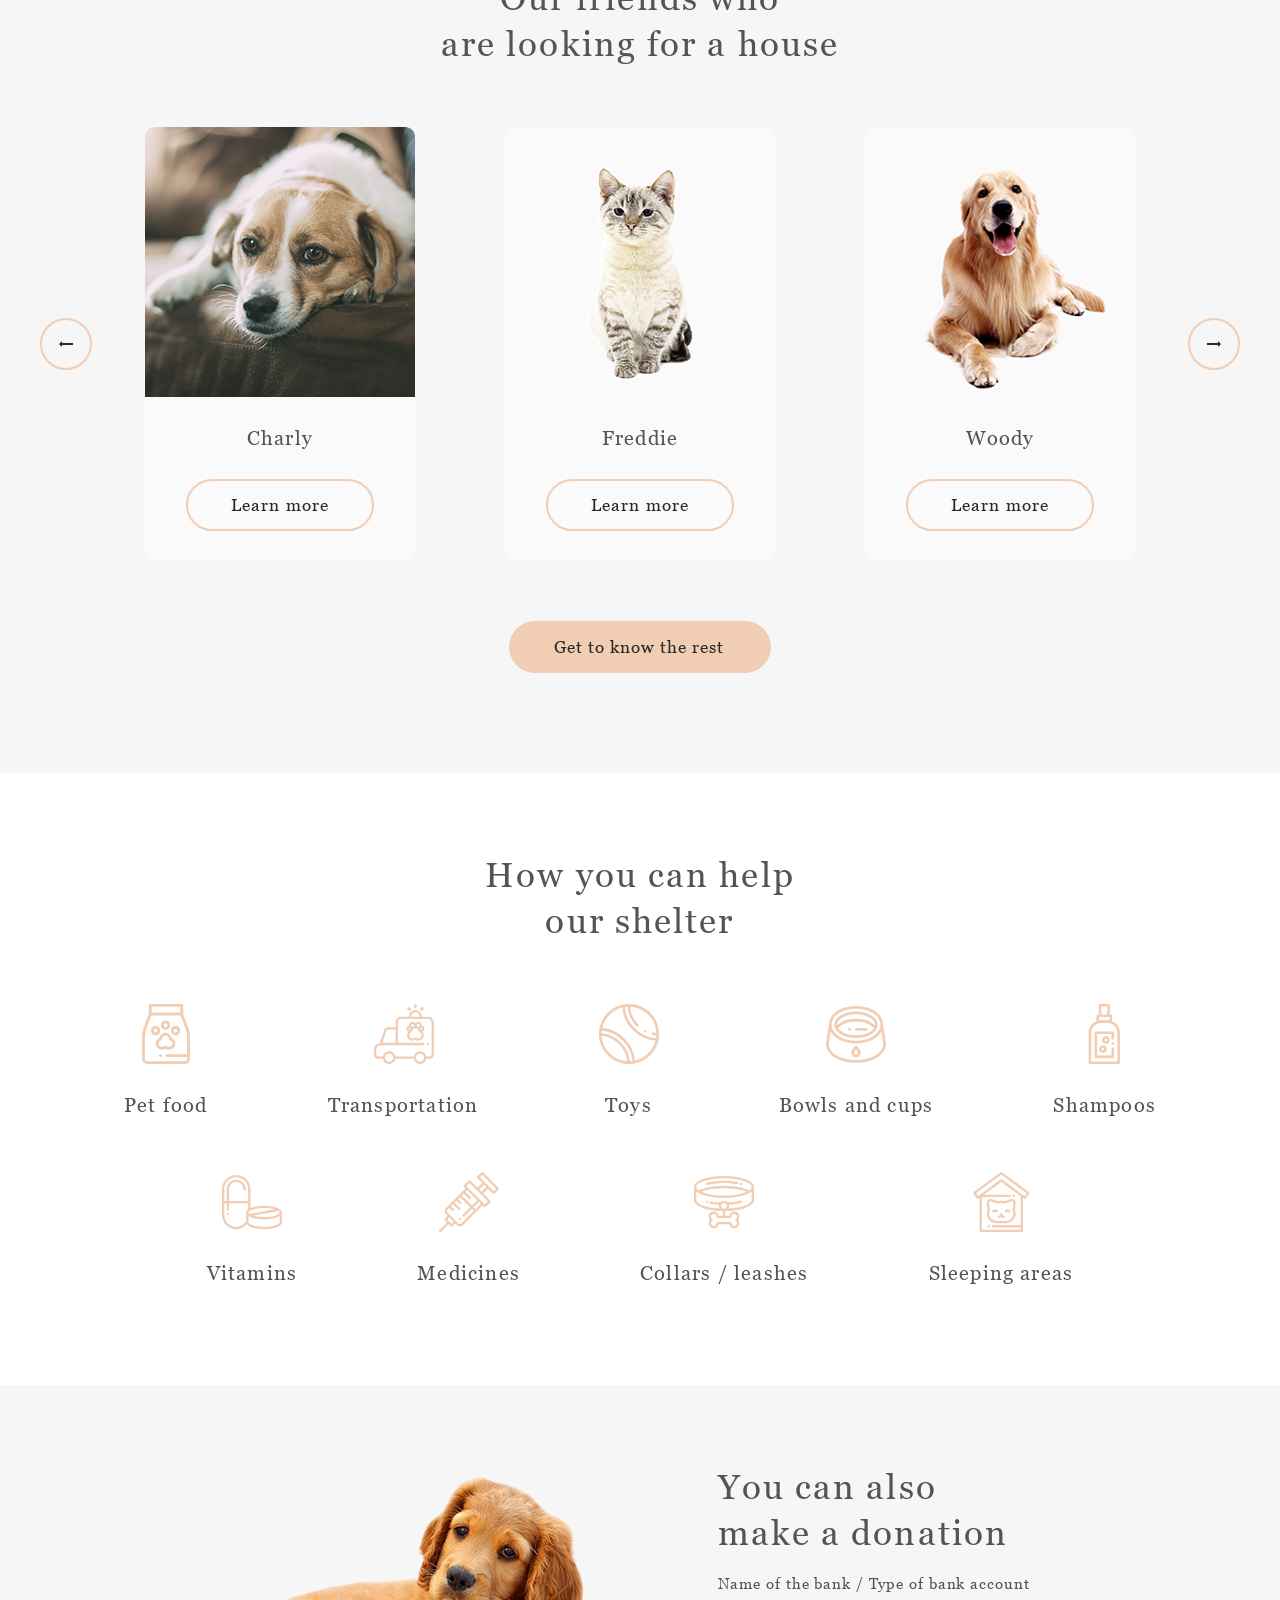
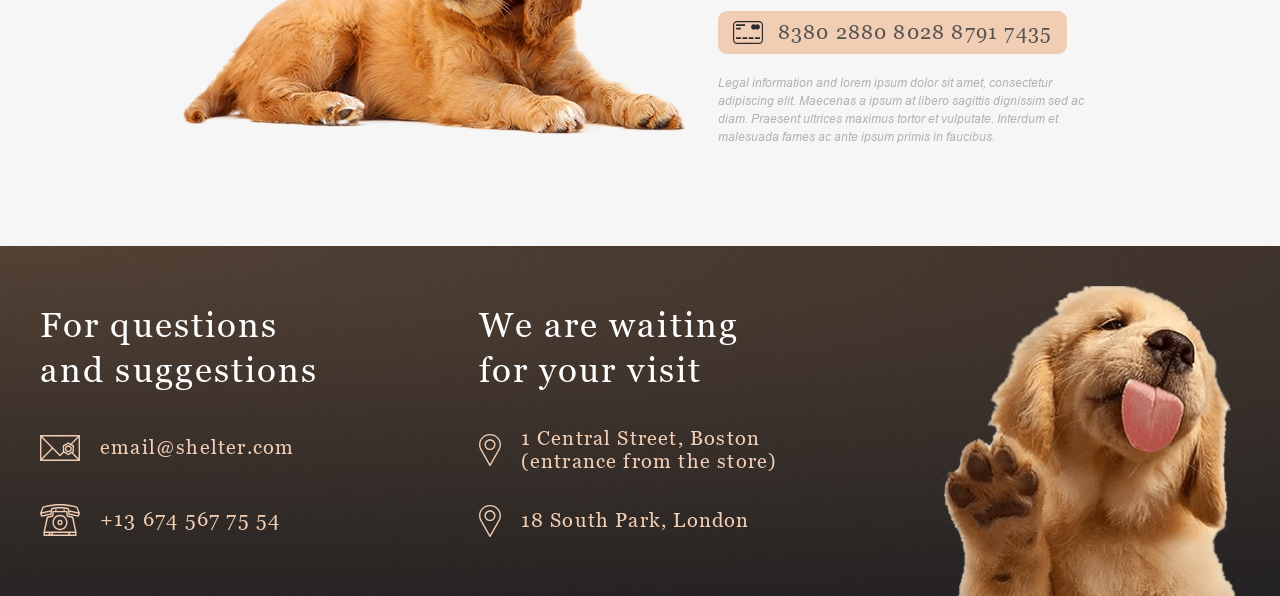
==== commit f78257a0: "feat: add catalog pagination and modal windows functionality - Implemented pagination for catalog wi" ====
--- a/index.html
+++ b/index.html
@@ -10,6 +10,8 @@
     <link rel="stylesheet" href="css/style.css">
     <link rel="icon" type="image/x-icon" href="images/favicon.ico">
     <script src="./js/burger.js" defer></script>
+    <script src="./js/modal.js" defer></script>
+    <script src="./js/slider.js" defer></script>
 </head>
 
 <body>
@@ -96,7 +98,7 @@
                     Our friends who
                     are&nbsp;looking for a house
                 </h2>
-                <div class="friends__slider slider">
+                <div class="friends__slider slider" data-js-pets-container>
                     <div class="slider__arrow slider__arrow--left" id="btn-left">
                         <svg width="14" height="6" viewBox="0 0 14 6" fill="none" xmlns="http://www.w3.org/2000/svg">
                             <path d="M14 2V4H3V6L0 3L3 0V2H14Z" fill="#292929" />
@@ -364,6 +366,12 @@
             </div>
         </div>
     </footer>
+    <div id="modal-overlay" class="modal-overlay">
+        <div class="modal-window">
+            <button id="modal-close" class="modal-close-btn">×</button>
+            <div id="modal-content" class="modal-card"></div>
+        </div>
+    </div>
 </body>
 
 </html>
--- a/css/style.css
+++ b/css/style.css
@@ -65,6 +65,10 @@
 	background: var(--color-light-l);
 }
 
+body.lock {
+	overflow: hidden;
+}
+
 .main {
 	flex: 1 0 auto;
 }
@@ -173,7 +177,7 @@
 	background-color: #000000;
 }
 
-.header--white .burger.active .burger__elem{
+.header--white .burger.active .burger__elem {
 	background-color: #ffffff;
 }
 
@@ -413,35 +417,35 @@
 }
 
 .slider {
-  position: relative;
-  width: 100%;
-  max-width: 1200px;
-  margin: 0 auto;
-  padding: 0 105px;
-  box-sizing: border-box;
+	position: relative;
+	width: 100%;
+	max-width: 1200px;
+	margin: 0 auto;
+	padding: 0 105px;
+	box-sizing: border-box;
 }
 
 .slider__window {
-  overflow: hidden;
-  width: 100%;
+	overflow: hidden;
+	width: 100%;
 }
 
 .slider__track {
-  display: flex;
-  will-change: transform;
-  transform: translateX(0);
+	display: flex;
+	will-change: transform;
+	transform: translateX(0);
 }
 
 .slider__page {
-  flex: 0 0 100%;
-  display: flex;
-  justify-content: center; /* чтобы при 1 карточке было красиво */
-  gap: 90px;
-  box-sizing: border-box;
+	flex: 0 0 100%;
+	display: flex;
+	justify-content: center;
+	gap: 90px;
+	box-sizing: border-box;
 }
 
 .slider__item {
-  flex: 0 0 270px;
+	flex: 0 0 270px;
 }
 
 .slider__arrow {
@@ -737,6 +741,114 @@
 	display: none;
 }
 
+
+.modal-overlay {
+	position: fixed;
+	top: 0;
+	left: 0;
+	width: 100%;
+	height: 100%;
+	background: rgba(41, 41, 41, 0.6);
+	display: none;
+	justify-content: center;
+	align-items: center;
+	z-index: 1000;
+	cursor: pointer;
+}
+
+.modal-overlay.active {
+	display: flex;
+}
+
+.modal-window {
+	position: relative;
+	background: #FAFAFA;
+	border-radius: 9px;
+	width: 900px;
+	cursor: default;
+}
+
+.modal-close-btn {
+	position: absolute;
+	top: -52px;
+	right: -42px;
+	width: 52px;
+	height: 52px;
+	border: 2px solid #F1CDB3;
+	background: transparent;
+	border-radius: 50%;
+	cursor: pointer;
+	font-size: 26px;
+	display: flex;
+	justify-content: center;
+	align-items: center;
+	transition: 0.3s;
+}
+
+.modal-close-btn:hover {
+	background-color: #F1CDB3;
+}
+
+.modal-card {
+	display: flex;
+	gap: 30px;
+	align-items: start;
+}
+
+.modal-img {
+	width: 500px;
+	height: 500px;
+	border-radius: 9px 0 0 9px;
+	object-fit: cover;
+}
+
+/* .modal-info {
+    padding: 50px 20px 0 0;
+} */
+
+.modal-name {
+	font-size: 35px;
+	margin-bottom: 10px;
+}
+
+.modal-type-breed {
+	font-size: 20px;
+	margin-bottom: 20px;
+}
+
+.modal-descr {
+	font-size: 15px;
+	margin-bottom: 20px;
+	line-height: 1.2;
+}
+
+.modal-list {
+	list-style: none;
+	padding: 0;
+}
+
+.modal-list li {
+	margin-bottom: 5px;
+	font-weight: bold;
+}
+
+.modal-list span {
+	font-weight: normal;
+}
+
+
+
+@media (max-width: 1279px) {
+	.modal-window {
+		width: 630px;
+	}
+
+	.modal-img {
+		width: 350px;
+		height: 350px;
+	}
+}
+
 @media (max-width:1100px) {
 
 	.slider__wrapper {
@@ -885,7 +997,7 @@
 	.friends__pagination {
 		margin-top: 40px;
 	}
-	
+
 	.slider__page {
 		gap: 40px;
 	}
@@ -1212,6 +1324,22 @@
 	.friends--hero .friends__section-title {
 		margin-bottom: 42px;
 	}
+
+	.modal-window {
+		width: 270px;
+	}
+
+	.modal-img {
+		display: none;
+	}
+
+	.modal-info {
+		padding: 10px;
+	}
+
+	.modal-close-btn {
+		right: 0px;
+	}
 }
 
 @media (max-width:650px) {
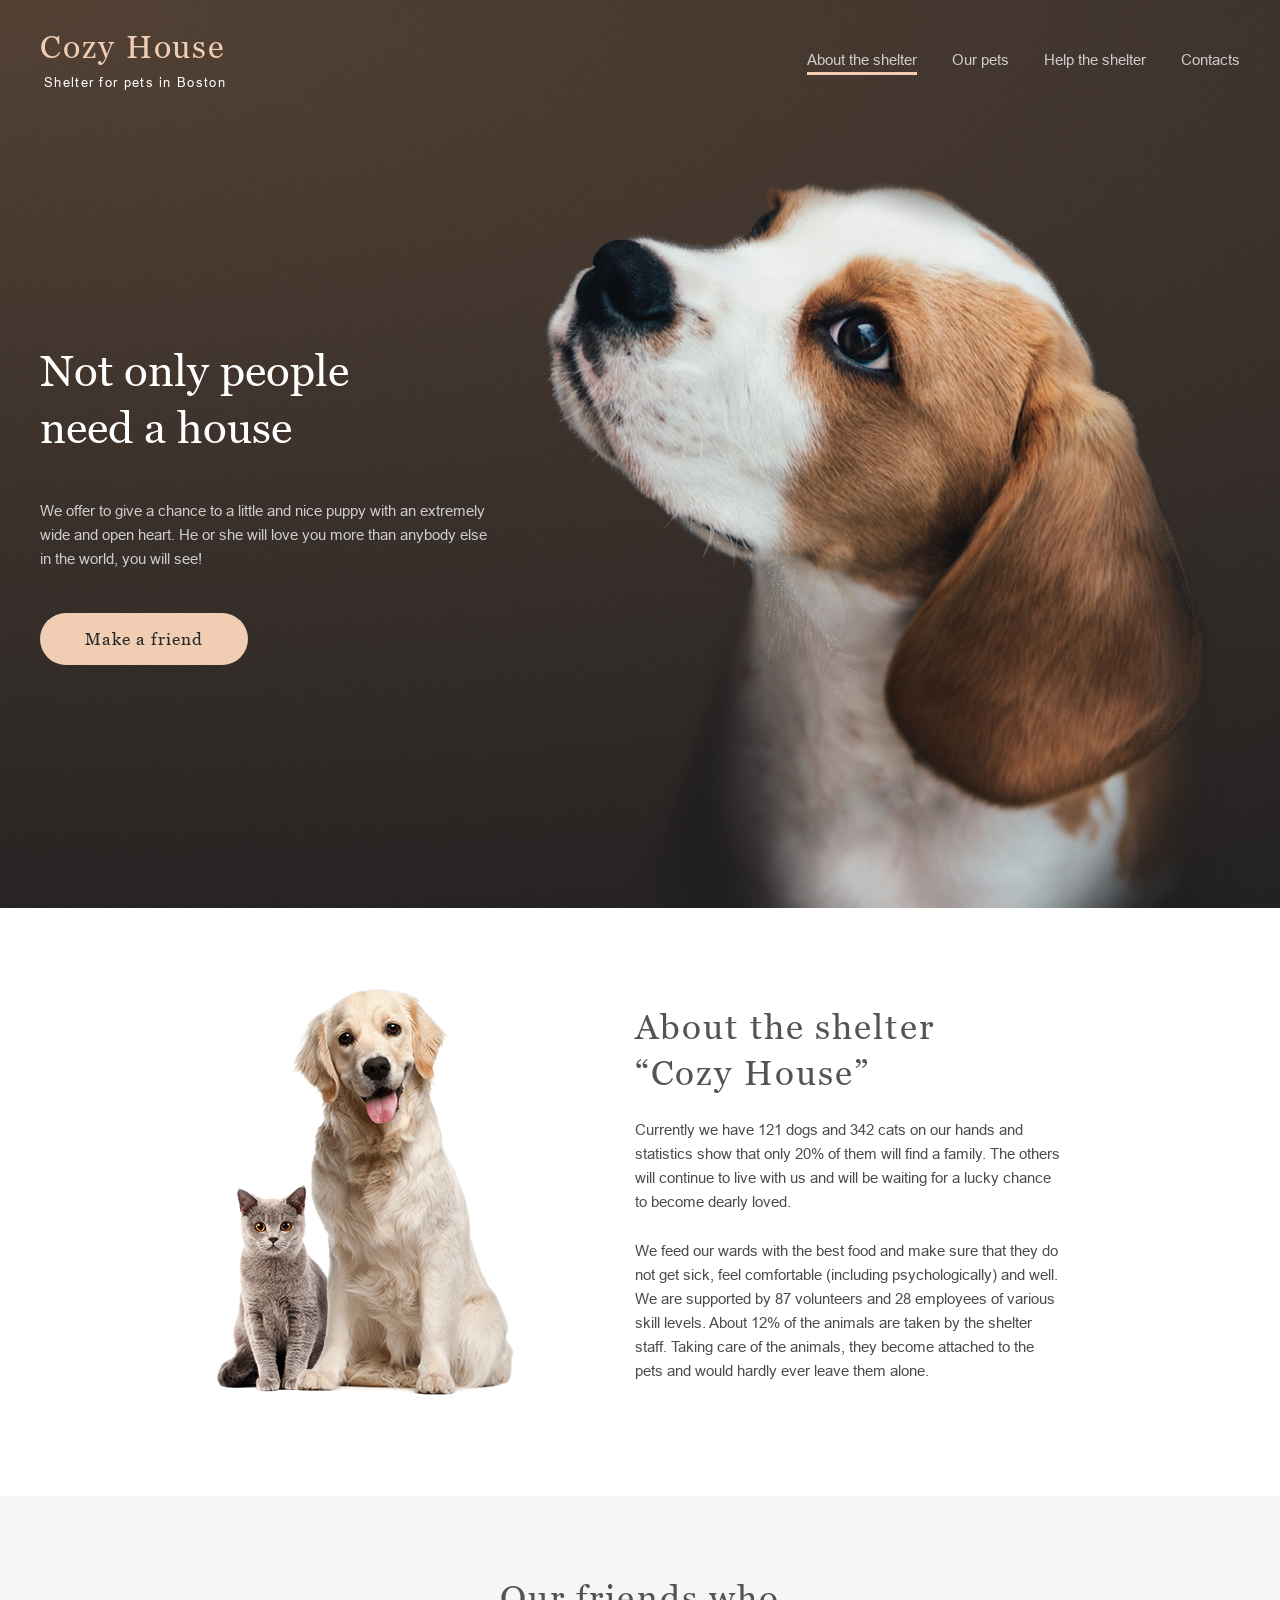
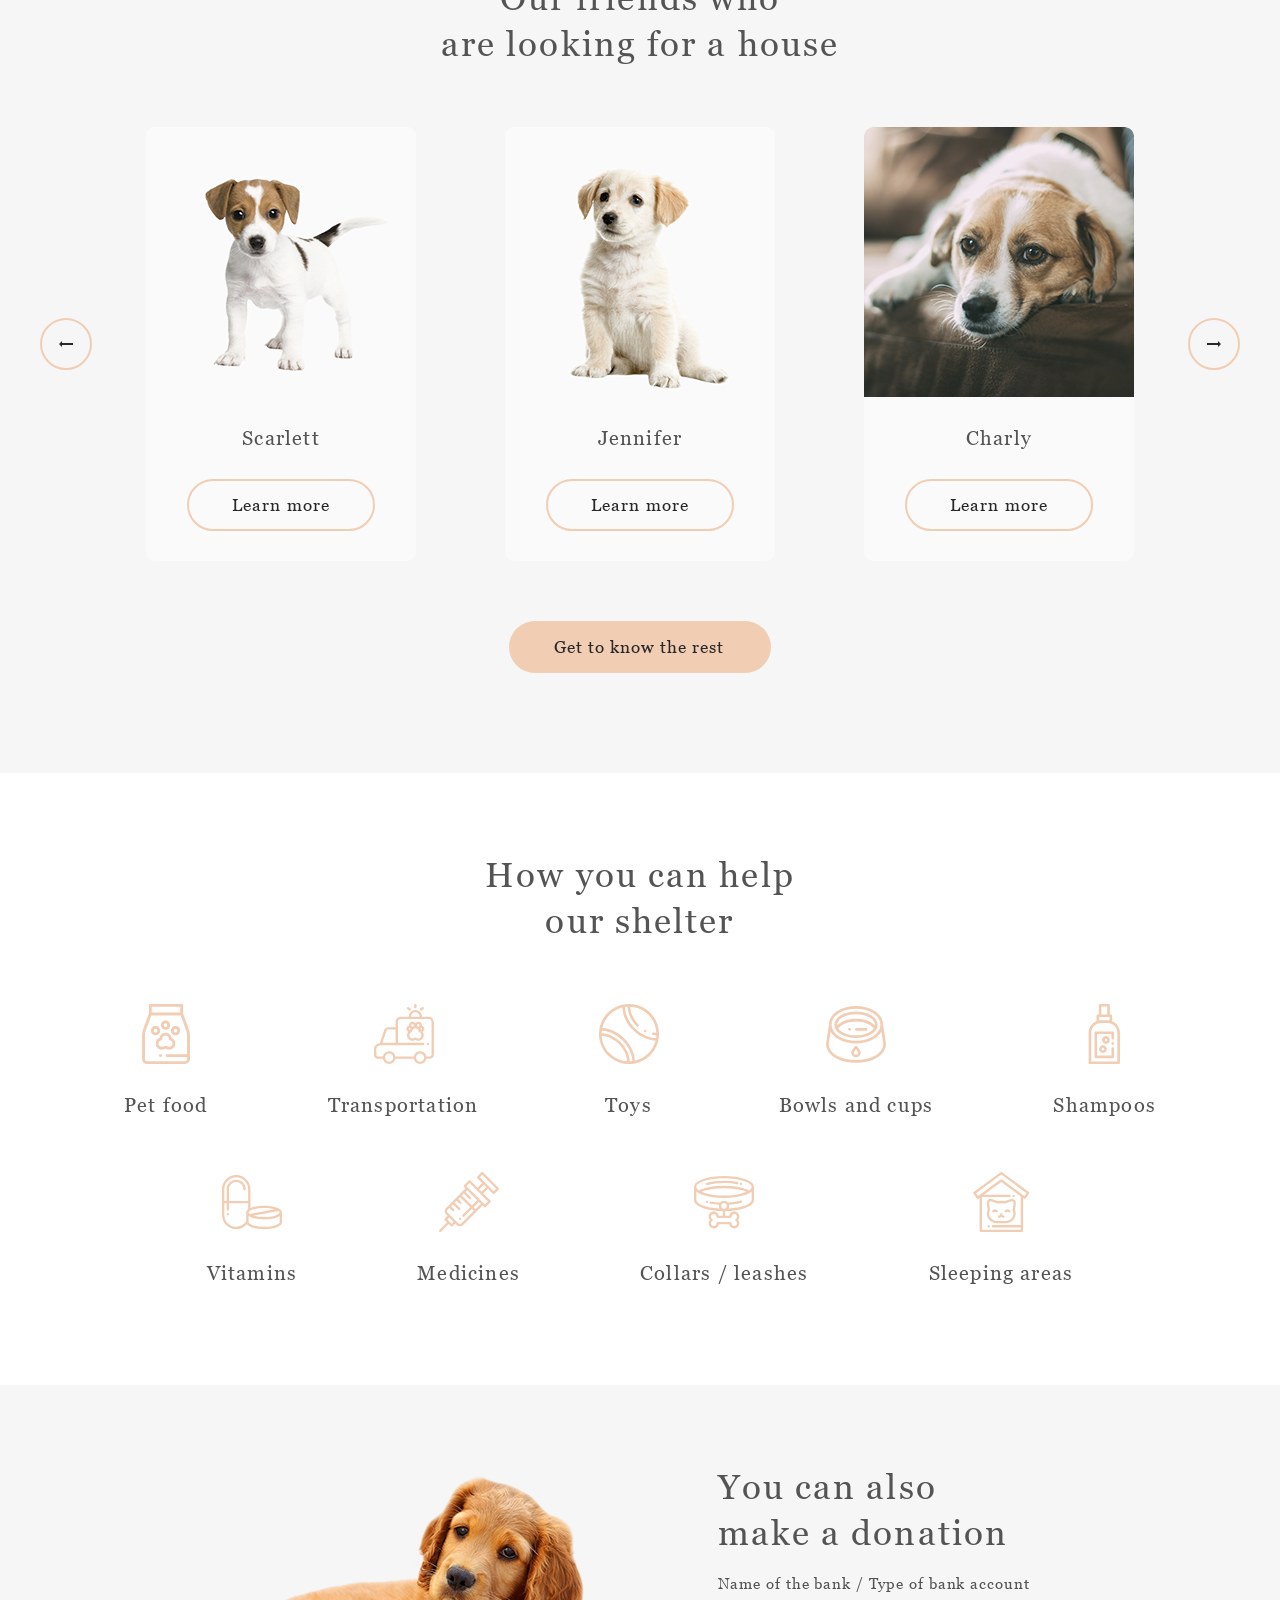
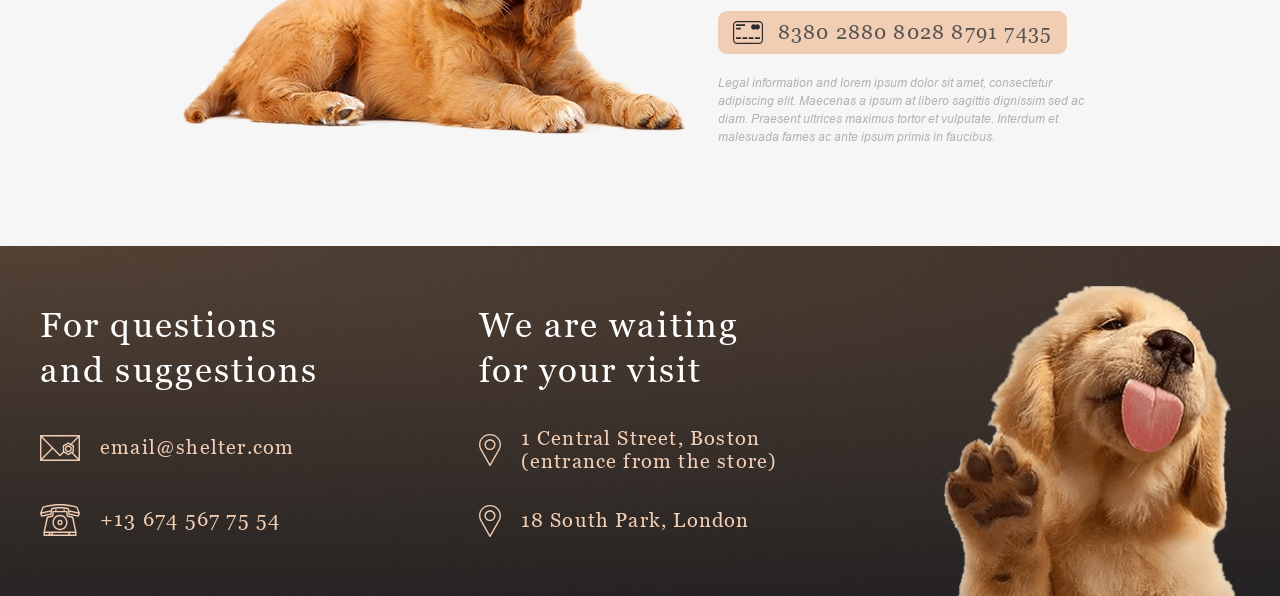
==== commit 2d01344d: "Refactor: modularize JS initialization across pages" ====
--- a/index.html
+++ b/index.html
@@ -9,9 +9,7 @@
     <link rel="preload" href="fonts/Georgia.woff2" as="font" type="font/woff2" crossorigin>
     <link rel="stylesheet" href="css/style.css">
     <link rel="icon" type="image/x-icon" href="images/favicon.ico">
-    <script src="./js/burger.js" defer></script>
-    <script src="./js/modal.js" defer></script>
-    <script src="./js/slider.js" defer></script>
+    <script src="./js/main.js" type="module" defer></script>
 </head>
 
 <body>
--- a/css/style.css
+++ b/css/style.css
@@ -440,7 +440,7 @@
 	flex: 0 0 100%;
 	display: flex;
 	justify-content: center;
-	gap: 90px;
+	gap: 89px;
 	box-sizing: border-box;
 }
 
@@ -802,9 +802,9 @@
 	object-fit: cover;
 }
 
-/* .modal-info {
-    padding: 50px 20px 0 0;
-} */
+.modal-info {
+    padding-right: 20px;
+}
 
 .modal-name {
 	font-size: 35px;
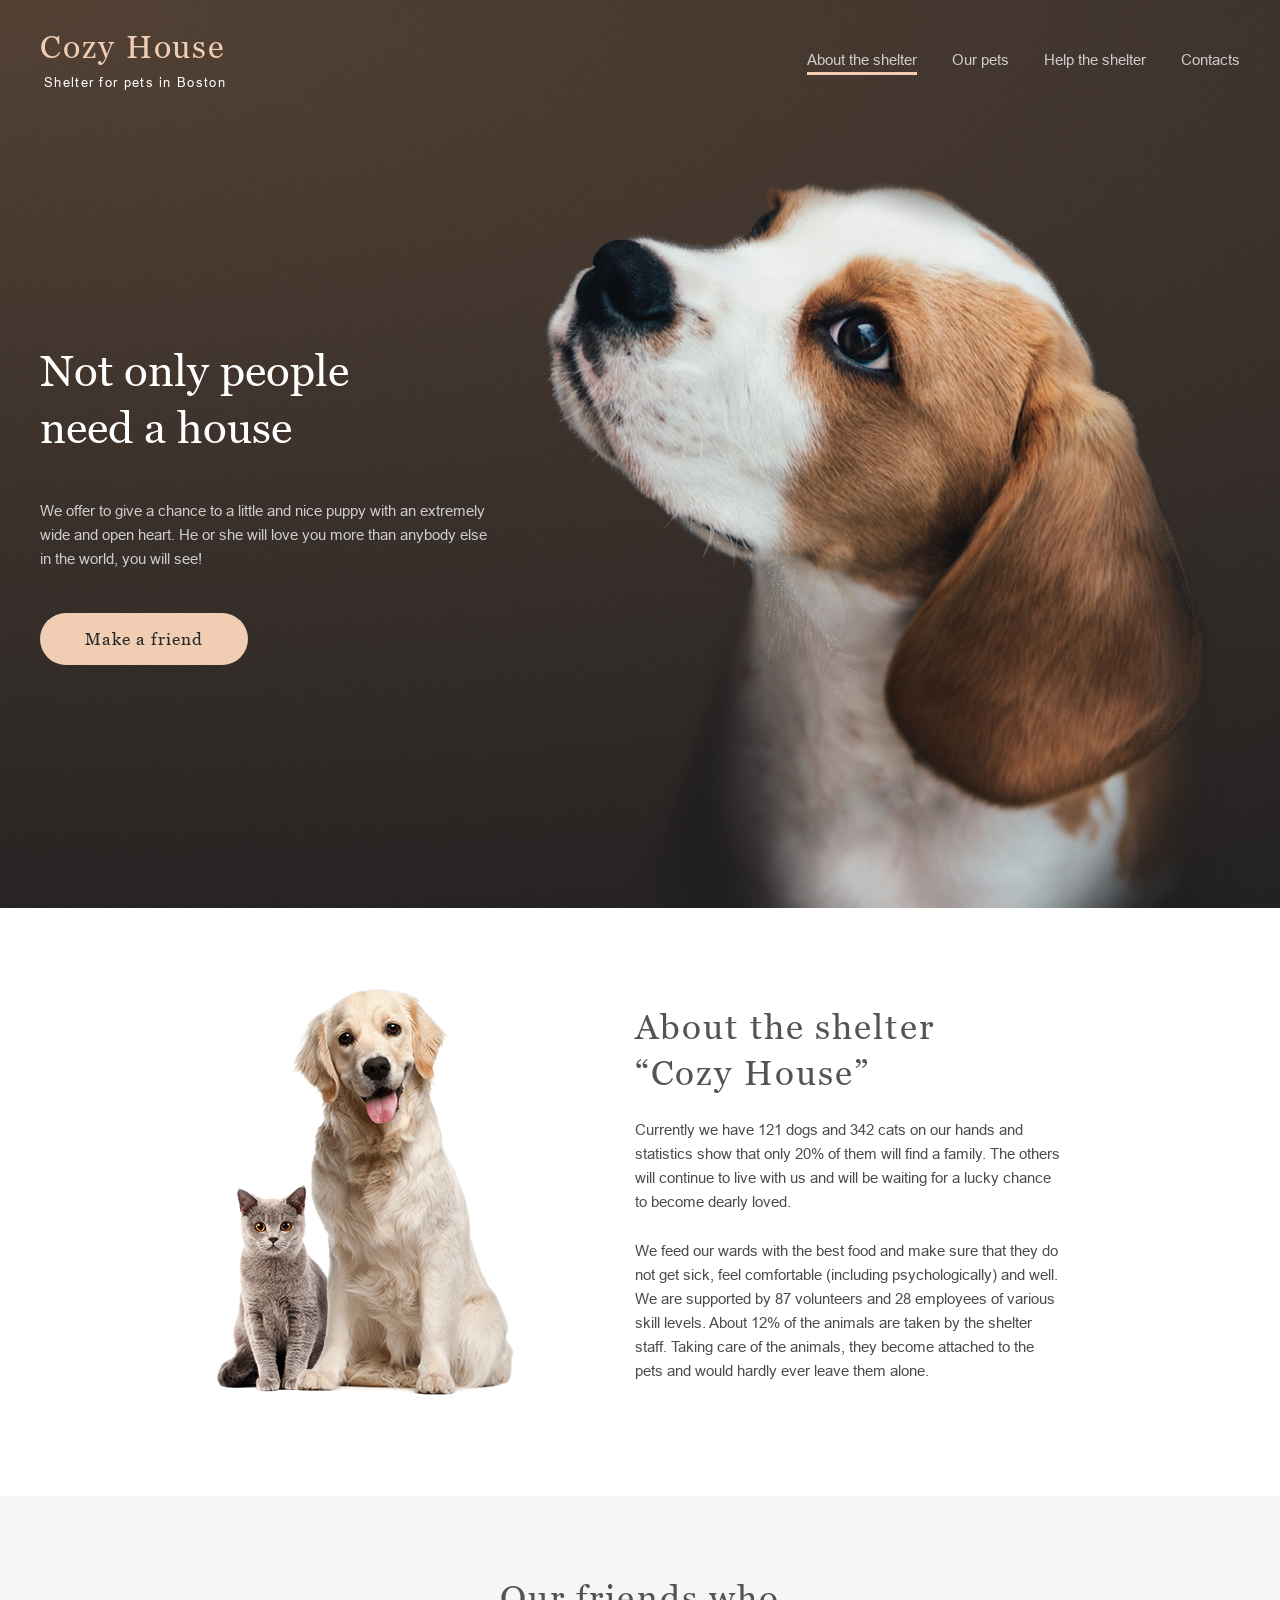
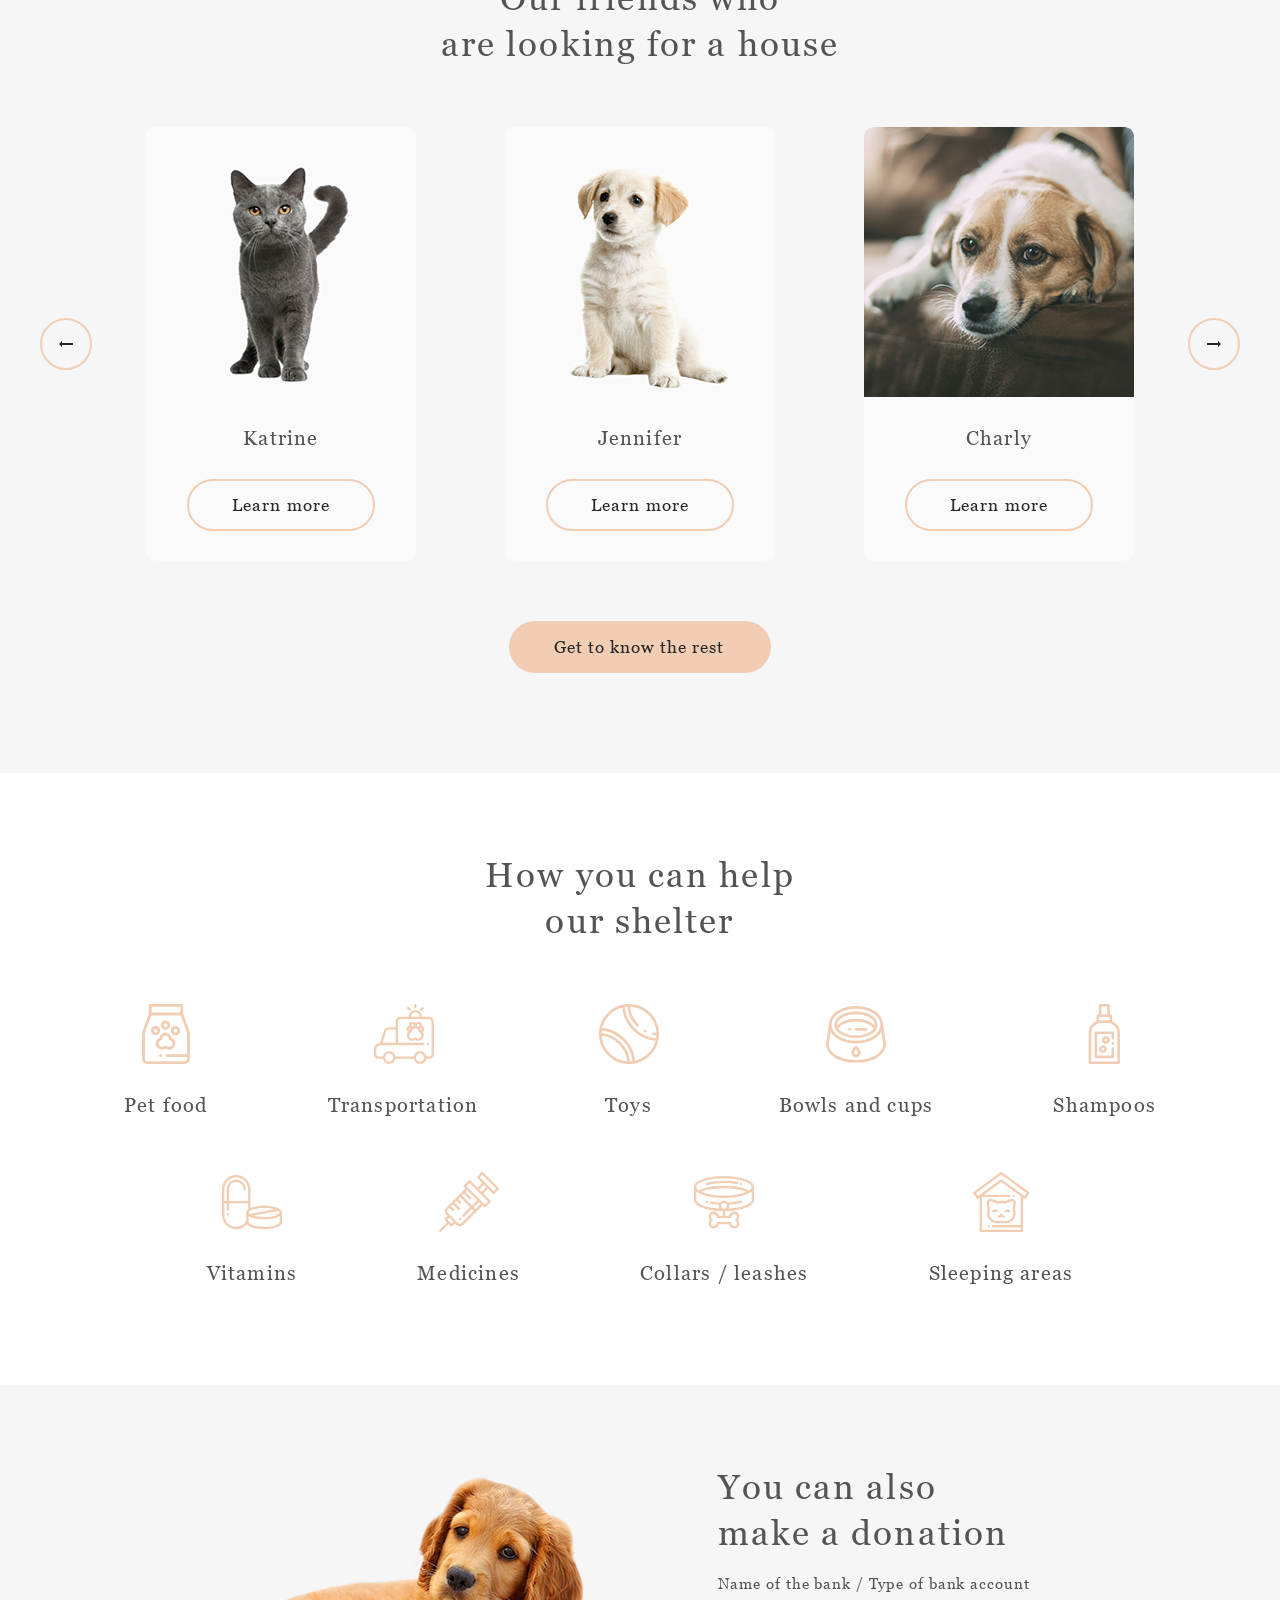
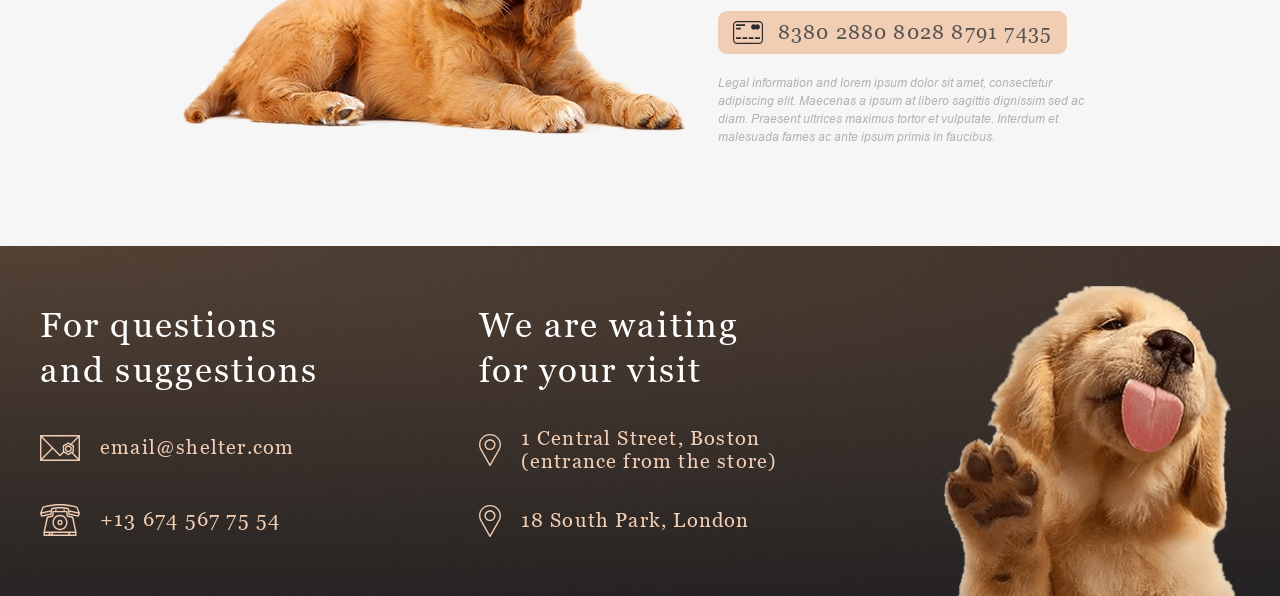
==== commit e1dc886e: "slider refactoring" ====
--- a/index.html
+++ b/index.html
@@ -97,15 +97,14 @@
                     are&nbsp;looking for a house
                 </h2>
                 <div class="friends__slider slider" data-js-pets-container>
-                    <div class="slider__arrow slider__arrow--left" id="btn-left">
+                    <div class="slider__arrow slider__arrow--left" data-js-btn-left>
                         <svg width="14" height="6" viewBox="0 0 14 6" fill="none" xmlns="http://www.w3.org/2000/svg">
                             <path d="M14 2V4H3V6L0 3L3 0V2H14Z" fill="#292929" />
                         </svg>
                     </div>
 
-
                     <div class="slider__window" id="window">
-                        <div class="slider__track" id="track"></div>
+                        <div class="slider__track" data-js-track></div>
                     </div>
                     <!-- <div class="slider__wrapper" id="track">
                         <div class="slider__item">
@@ -175,7 +174,8 @@
                         </div>
 
                     </div> -->
-                    <div class="slider__arrow slider__arrow--right" id="btn-right">
+                    
+                    <div class="slider__arrow slider__arrow--right" data-js-btn-right>
                         <svg width="14" height="6" viewBox="0 0 14 6" fill="none" xmlns="http://www.w3.org/2000/svg">
                             <path d="M0 4V2L11 2V0L14 3L11 6V4L0 4Z" fill="#292929" />
                         </svg>
